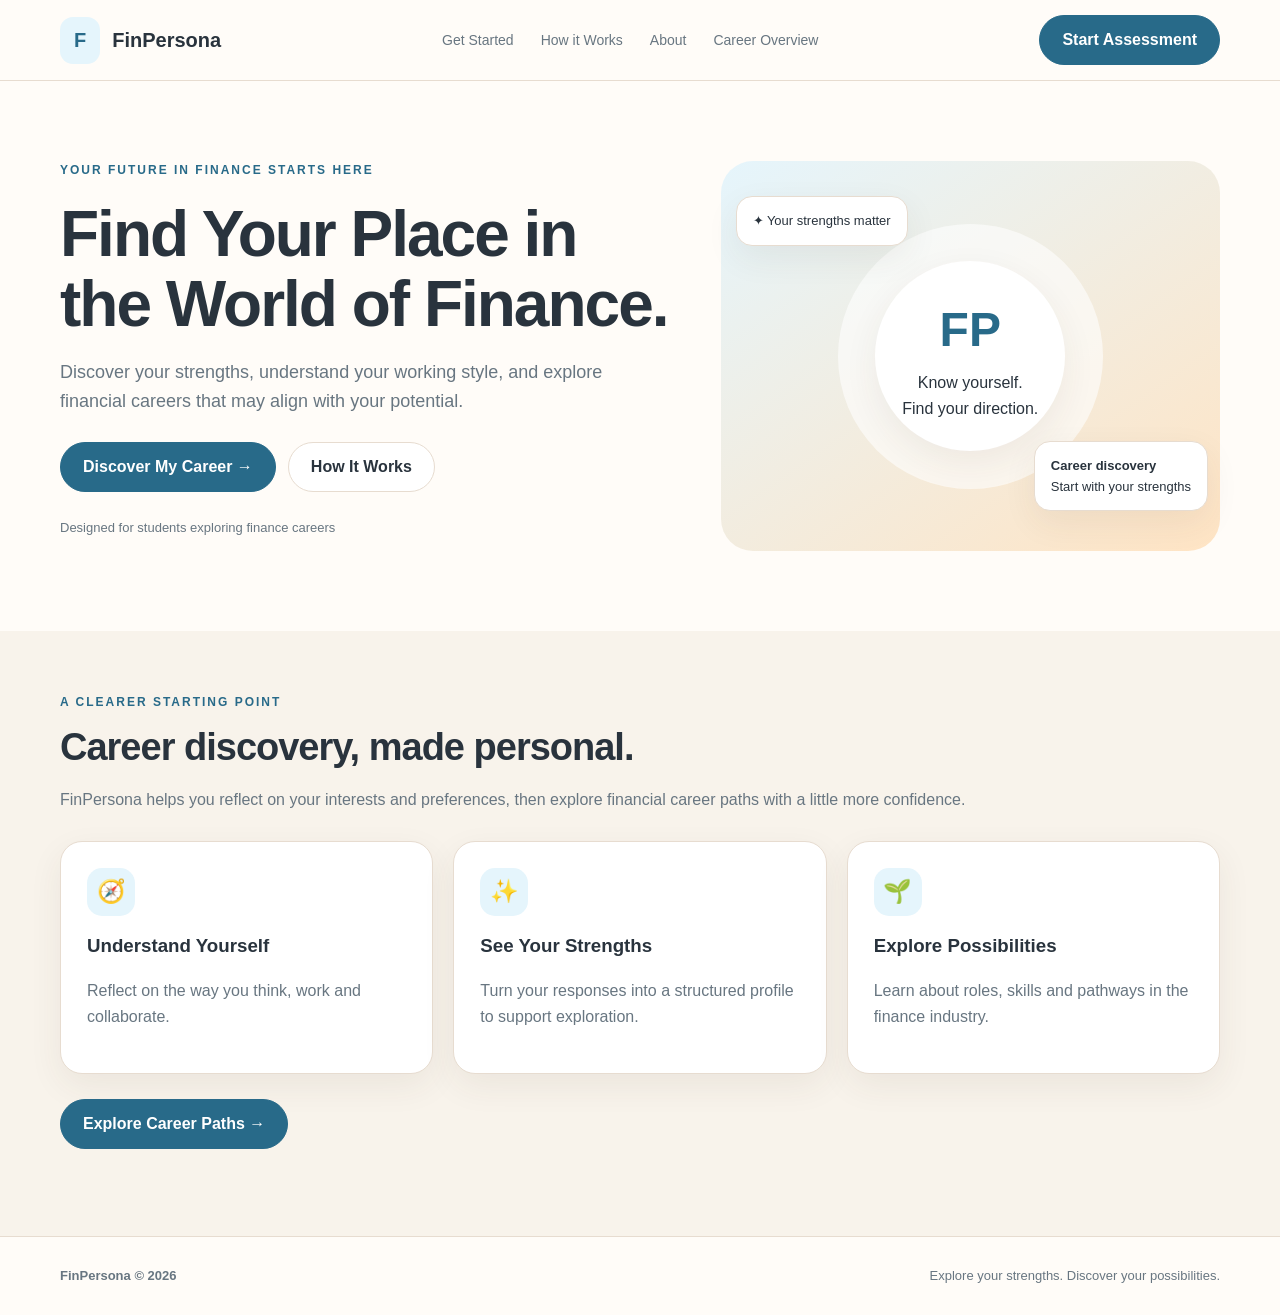
==== index.html @ 59d574b5 "Add files via upload" ====
<!doctype html><html lang="en"><head><meta charset="utf-8"><meta name="viewport" content="width=device-width,initial-scale=1"><title>Discover Your Financial Career | FinPersona</title><link rel="stylesheet" href="assets/style.css"></head><body>
<nav><div class="container nav"><a class="logo" href="index.html"><span class="mark">F</span>FinPersona</a><div class="links"><a class="" href="get-started.html">Get Started</a><a class="" href="how-it-works.html">How it Works</a><a class="" href="about.html">About</a><a class="" href="career-overview.html">Career Overview</a></div><a class="btn primary" href="get-started.html">Start Assessment</a></div></nav>
<main><section class="container hero"><div><div class="eyebrow">Your Future in Finance Starts Here</div><h1>Find Your Place in the World of Finance.</h1><p>Discover your strengths, understand your working style, and explore financial careers that may align with your potential.</p><div class="actions"><a class="btn primary" href="get-started.html">Discover My Career →</a><a class="btn" href="how-it-works.html">How It Works</a></div><p style="font-size:13px">Designed for students exploring finance careers</p></div><div class="visual"><div class="float f1">✦ Your strengths matter</div><div class="orb"><div><strong>FP</strong><span>Know yourself.<br>Find your direction.</span></div></div><div class="float f2"><b>Career discovery</b><br>Start with your strengths</div></div></section>
<section class="soft"><div class="container"><div class="head"><div class="eyebrow">A clearer starting point</div><h2>Career discovery, made personal.</h2><p>FinPersona helps you reflect on your interests and preferences, then explore financial career paths with a little more confidence.</p></div><div class="grid"><div class="card"><div class="ico">🧭</div><h3>Understand Yourself</h3><p>Reflect on the way you think, work and collaborate.</p></div><div class="card"><div class="ico">✨</div><h3>See Your Strengths</h3><p>Turn your responses into a structured profile to support exploration.</p></div><div class="card"><div class="ico">🌱</div><h3>Explore Possibilities</h3><p>Learn about roles, skills and pathways in the finance industry.</p></div></div><div class="actions"><a class="btn primary" href="career-overview.html">Explore Career Paths →</a></div></div></section></main><footer><div class="container"><b>FinPersona © 2026</b><span>Explore your strengths. Discover your possibilities.</span></div></footer></body></html>
---- assets/style.css ----
:root{--blue:#6EBFE4;--dark:#286A89;--peach:#FFC8AE;--cream:#FFE4C4;--bg:#FFFCF8;--ink:#29333D;--muted:#687681;--line:#E7DCD0;--shadow:0 12px 34px rgba(65,57,46,.07)}
*{box-sizing:border-box}html{scroll-behavior:smooth}body{margin:0;background:var(--bg);color:var(--ink);font:16px/1.65 Inter,"Segoe UI",Arial,sans-serif}a{text-decoration:none;color:inherit}button{font:inherit;cursor:pointer}.container{width:min(1160px,92%);margin:auto}
nav{position:sticky;top:0;z-index:5;background:#fffcf8ed;backdrop-filter:blur(12px);border-bottom:1px solid var(--line);padding:15px 0}.nav{display:flex;align-items:center;justify-content:space-between;gap:18px}.logo{font-size:20px;font-weight:800;display:flex;align-items:center;gap:12px;white-space:nowrap}.mark{background:#e5f5fc;color:var(--dark);border-radius:13px;padding:7px 14px}.links{display:flex;align-items:center;gap:clamp(12px,2.2vw,27px);color:var(--muted);font-size:14px}.links a:hover,.links a.active{color:var(--dark);font-weight:700}.btn{border:1px solid var(--line);border-radius:99px;padding:11px 22px;font-weight:700;background:white;color:var(--ink);display:inline-block}.primary{background:var(--dark);border-color:var(--dark);color:white}.primary:hover{background:#1f5873}.eyebrow{font-size:12px;letter-spacing:2px;text-transform:uppercase;font-weight:800;color:var(--dark)}h1{font-size:clamp(42px,5vw,66px);line-height:1.1;letter-spacing:-2px;margin:18px 0}h2{font-size:clamp(29px,3vw,38px);line-height:1.2;letter-spacing:-1px;margin:12px 0}h3{margin:0 0 8px}p{color:var(--muted)}.hero{display:grid;grid-template-columns:1.1fr .9fr;gap:50px;align-items:center;padding:75px 0;min-height:550px}.hero p{font-size:18px;max-width:550px}.actions{display:flex;gap:12px;flex-wrap:wrap;margin:25px 0}.visual{height:390px;border-radius:32px;background:linear-gradient(145deg,#e5f5fc,#ffe4c4);display:grid;place-items:center;position:relative}.orb{height:265px;width:265px;border-radius:50%;background:#ffffff99;display:grid;place-items:center}.orb div{height:190px;width:190px;border-radius:50%;background:white;display:grid;place-content:center;text-align:center;box-shadow:var(--shadow)}.orb strong{font-size:48px;color:var(--dark)}.float{position:absolute;background:white;border:1px solid var(--line);border-radius:16px;padding:13px 16px;box-shadow:var(--shadow);font-size:13px}.f1{top:35px;left:15px}.f2{right:12px;bottom:40px}section{padding:62px 0}.page-hero{padding:65px 0 35px}.page-hero p{max-width:720px;font-size:18px}.head{margin-bottom:28px}.grid{display:grid;grid-template-columns:repeat(3,1fr);gap:20px}.card,.panel{background:white;border:1px solid var(--line);border-radius:22px;padding:26px;box-shadow:var(--shadow)}.ico{height:48px;width:48px;border-radius:15px;background:#e5f5fc;display:grid;place-items:center;font-size:23px;margin-bottom:15px}.tag{display:inline-block;background:#fff0e8;color:#805a40;border-radius:99px;padding:4px 11px;font-size:12px;margin:3px}.steps .num{font-size:35px;font-weight:800;color:var(--blue)}.soft{background:#f8f3eb}.two{display:grid;grid-template-columns:1fr 1fr;gap:22px}.role{display:flex;gap:18px;align-items:flex-start}.role .ico{flex:0 0 48px}.role p{margin:5px 0}.quizwrap{max-width:850px;margin:25px auto}.quizcard{background:white;border:1px solid var(--line);border-radius:22px;padding:clamp(22px,4vw,42px);box-shadow:var(--shadow)}.qtop{display:flex;justify-content:space-between;color:var(--muted);font-size:14px}.bar{height:8px;background:#f0e8de;border-radius:99px;margin:15px 0 28px;overflow:hidden}.fill{height:100%;background:var(--dark);width:5%;transition:.25s}.question{font-size:26px;line-height:1.35;margin-bottom:23px}.options{display:grid;gap:11px}.option{text-align:left;border:1px solid var(--line);background:white;border-radius:14px;padding:15px;color:var(--ink)}.option:hover,.option.selected{border:2px solid var(--dark);background:#eaf6fb;padding:14px}.controls{display:flex;gap:10px;flex-wrap:wrap;margin-top:24px}.controls button:disabled{opacity:.4;cursor:not-allowed}.resulthead{background:linear-gradient(120deg,#e5f5fc,#fff0e8);border-radius:20px;padding:27px;margin-bottom:20px}.score{font-size:42px;font-weight:800;color:var(--dark)}.match{display:flex;justify-content:space-between;gap:15px;padding:18px 0;border-bottom:1px solid var(--line)}.matchscore{font-size:22px;font-weight:800;color:var(--dark)}.hidden{display:none!important}.notice{background:#fff7ed;border:1px solid #f2dfce;border-radius:14px;padding:15px;color:#705c4b;font-size:13px}footer{padding:28px 0;border-top:1px solid var(--line);font-size:13px}footer .container{display:flex;justify-content:space-between;flex-wrap:wrap;color:var(--muted)}
@media(max-width:760px){.links{gap:10px;font-size:12px;flex-wrap:wrap;justify-content:flex-end}.nav{align-items:flex-start}.logo{font-size:16px}.nav>.btn{display:none}.hero{grid-template-columns:1fr;padding:48px 0}.visual{height:300px}.grid,.two{grid-template-columns:1fr}section{padding:45px 0}.question{font-size:22px}}
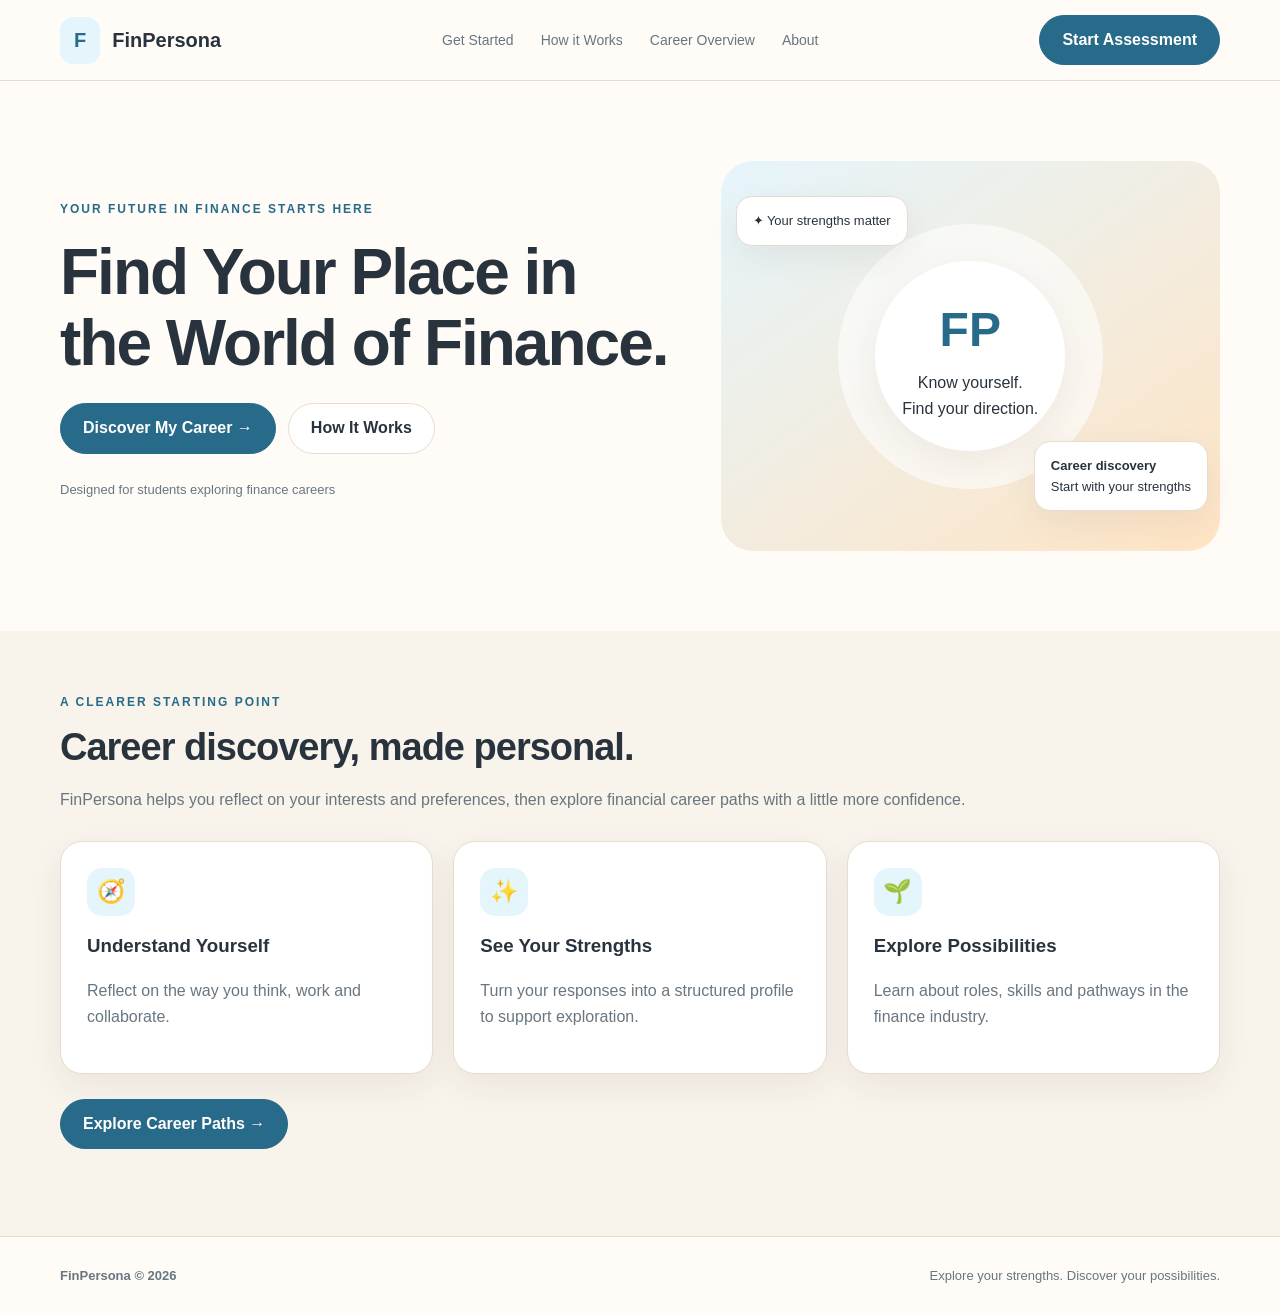
==== commit 757d0f09: "Add files via upload" ====
--- a/index.html
+++ b/index.html
@@ -1,4 +1,4 @@
 <!doctype html><html lang="en"><head><meta charset="utf-8"><meta name="viewport" content="width=device-width,initial-scale=1"><title>Discover Your Financial Career | FinPersona</title><link rel="stylesheet" href="assets/style.css"></head><body>
-<nav><div class="container nav"><a class="logo" href="index.html"><span class="mark">F</span>FinPersona</a><div class="links"><a class="" href="get-started.html">Get Started</a><a class="" href="how-it-works.html">How it Works</a><a class="" href="about.html">About</a><a class="" href="career-overview.html">Career Overview</a></div><a class="btn primary" href="get-started.html">Start Assessment</a></div></nav>
-<main><section class="container hero"><div><div class="eyebrow">Your Future in Finance Starts Here</div><h1>Find Your Place in the World of Finance.</h1><p>Discover your strengths, understand your working style, and explore financial careers that may align with your potential.</p><div class="actions"><a class="btn primary" href="get-started.html">Discover My Career →</a><a class="btn" href="how-it-works.html">How It Works</a></div><p style="font-size:13px">Designed for students exploring finance careers</p></div><div class="visual"><div class="float f1">✦ Your strengths matter</div><div class="orb"><div><strong>FP</strong><span>Know yourself.<br>Find your direction.</span></div></div><div class="float f2"><b>Career discovery</b><br>Start with your strengths</div></div></section>
+<nav><div class="container nav"><a class="logo" href="index.html"><span class="mark">F</span>FinPersona</a><div class="links"><a class="" href="get-started.html">Get Started</a><a class="" href="how-it-works.html">How it Works</a><a class="" href="career-overview.html">Career Overview</a><a class="" href="about.html">About</a></div><a class="btn primary" href="get-started.html">Start Assessment</a></div></nav>
+<main><section class="container hero"><div><div class="eyebrow">Your Future in Finance Starts Here</div><h1>Find Your Place in the World of Finance.</h1><div class="actions"><a class="btn primary" href="get-started.html">Discover My Career →</a><a class="btn" href="how-it-works.html">How It Works</a></div><p style="font-size:13px">Designed for students exploring finance careers</p></div><div class="visual"><div class="float f1">✦ Your strengths matter</div><div class="orb"><div><strong>FP</strong><span>Know yourself.<br>Find your direction.</span></div></div><div class="float f2"><b>Career discovery</b><br>Start with your strengths</div></div></section>
 <section class="soft"><div class="container"><div class="head"><div class="eyebrow">A clearer starting point</div><h2>Career discovery, made personal.</h2><p>FinPersona helps you reflect on your interests and preferences, then explore financial career paths with a little more confidence.</p></div><div class="grid"><div class="card"><div class="ico">🧭</div><h3>Understand Yourself</h3><p>Reflect on the way you think, work and collaborate.</p></div><div class="card"><div class="ico">✨</div><h3>See Your Strengths</h3><p>Turn your responses into a structured profile to support exploration.</p></div><div class="card"><div class="ico">🌱</div><h3>Explore Possibilities</h3><p>Learn about roles, skills and pathways in the finance industry.</p></div></div><div class="actions"><a class="btn primary" href="career-overview.html">Explore Career Paths →</a></div></div></section></main><footer><div class="container"><b>FinPersona © 2026</b><span>Explore your strengths. Discover your possibilities.</span></div></footer></body></html>
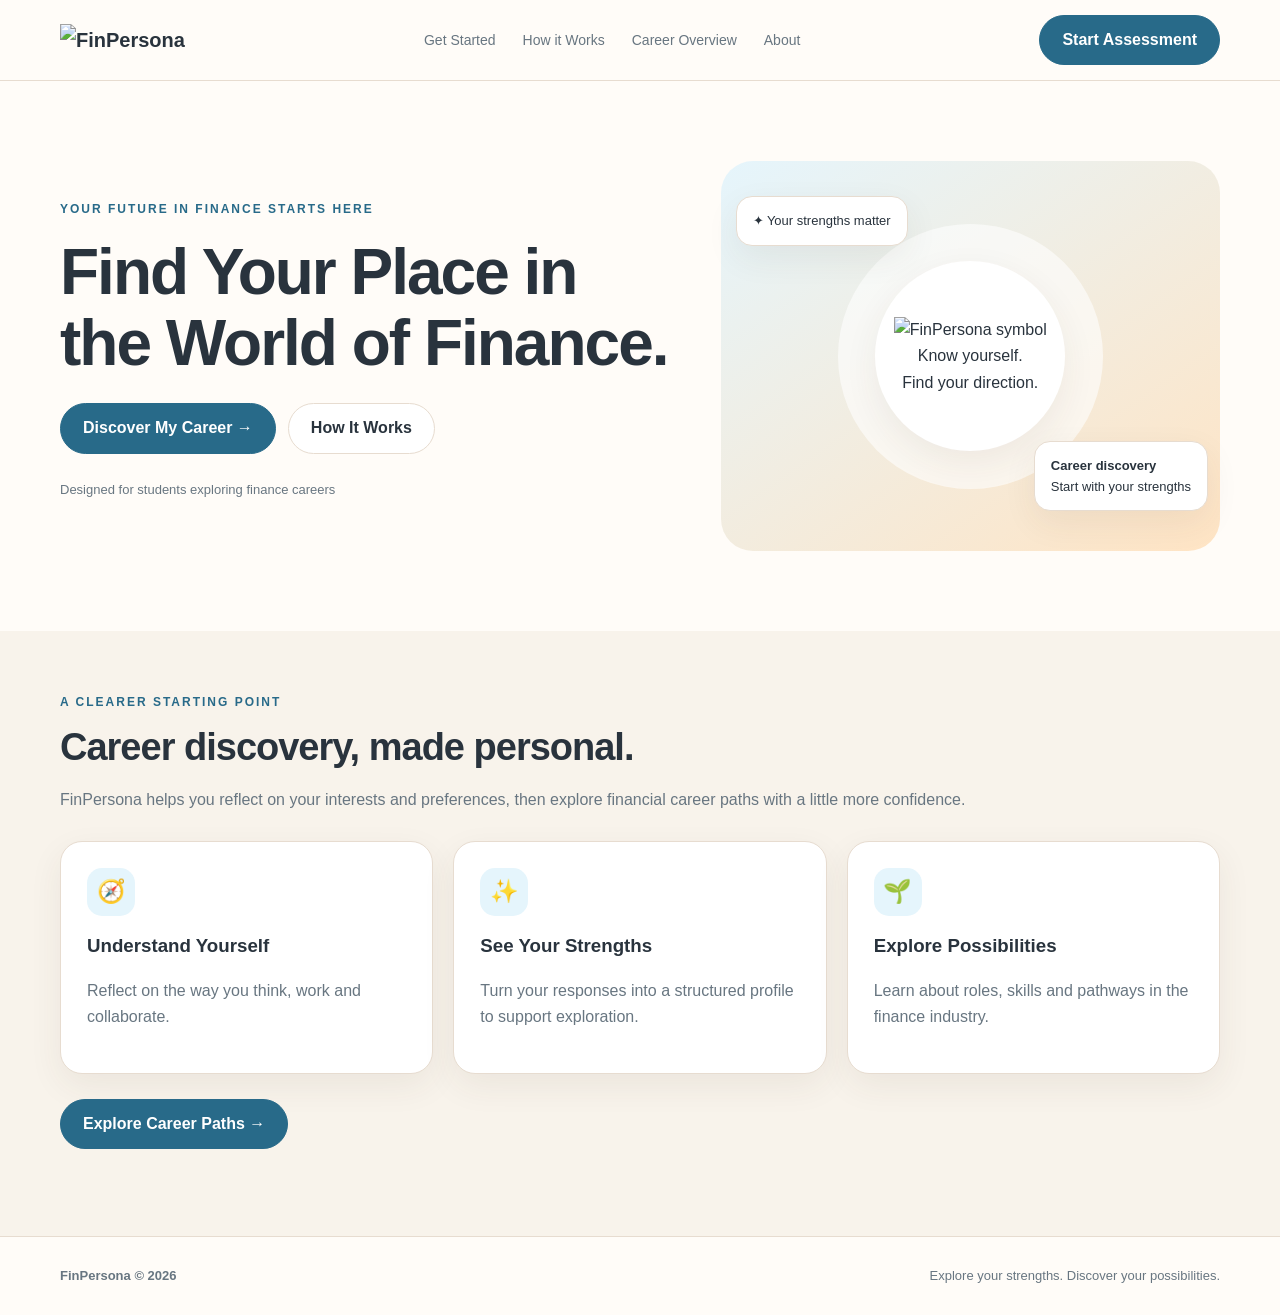
==== commit 22e740e4: "Add files via upload" ====
--- a/index.html
+++ b/index.html
@@ -1,4 +1,4 @@
 <!doctype html><html lang="en"><head><meta charset="utf-8"><meta name="viewport" content="width=device-width,initial-scale=1"><title>Discover Your Financial Career | FinPersona</title><link rel="stylesheet" href="assets/style.css"></head><body>
-<nav><div class="container nav"><a class="logo" href="index.html"><span class="mark">F</span>FinPersona</a><div class="links"><a class="" href="get-started.html">Get Started</a><a class="" href="how-it-works.html">How it Works</a><a class="" href="career-overview.html">Career Overview</a><a class="" href="about.html">About</a></div><a class="btn primary" href="get-started.html">Start Assessment</a></div></nav>
-<main><section class="container hero"><div><div class="eyebrow">Your Future in Finance Starts Here</div><h1>Find Your Place in the World of Finance.</h1><div class="actions"><a class="btn primary" href="get-started.html">Discover My Career →</a><a class="btn" href="how-it-works.html">How It Works</a></div><p style="font-size:13px">Designed for students exploring finance careers</p></div><div class="visual"><div class="float f1">✦ Your strengths matter</div><div class="orb"><div><strong>FP</strong><span>Know yourself.<br>Find your direction.</span></div></div><div class="float f2"><b>Career discovery</b><br>Start with your strengths</div></div></section>
+<nav><div class="container nav"><a class="logo" href="index.html" aria-label="FinPersona home"><img class="brand-logo" src="assets/finpersona-logo.png" alt="FinPersona"></a><div class="links"><a href="get-started.html">Get Started</a><a href="how-it-works.html">How it Works</a><a href="career-overview.html">Career Overview</a><a href="about.html">About</a></div><a class="btn primary" href="get-started.html">Start Assessment</a></div></nav>
+<main><section class="container hero"><div><div class="eyebrow">Your Future in Finance Starts Here</div><h1>Find Your Place in the World of Finance.</h1><div class="actions"><a class="btn primary" href="get-started.html">Discover My Career →</a><a class="btn" href="how-it-works.html">How It Works</a></div><p style="font-size:13px">Designed for students exploring finance careers</p></div><div class="visual"><div class="float f1">✦ Your strengths matter</div><div class="orb"><div class="orb-inner"><img class="orb-symbol" src="assets/finpersona-symbol.png" alt="FinPersona symbol"><span>Know yourself.<br>Find your direction.</span></div></div><div class="float f2"><b>Career discovery</b><br>Start with your strengths</div></div></section>
 <section class="soft"><div class="container"><div class="head"><div class="eyebrow">A clearer starting point</div><h2>Career discovery, made personal.</h2><p>FinPersona helps you reflect on your interests and preferences, then explore financial career paths with a little more confidence.</p></div><div class="grid"><div class="card"><div class="ico">🧭</div><h3>Understand Yourself</h3><p>Reflect on the way you think, work and collaborate.</p></div><div class="card"><div class="ico">✨</div><h3>See Your Strengths</h3><p>Turn your responses into a structured profile to support exploration.</p></div><div class="card"><div class="ico">🌱</div><h3>Explore Possibilities</h3><p>Learn about roles, skills and pathways in the finance industry.</p></div></div><div class="actions"><a class="btn primary" href="career-overview.html">Explore Career Paths →</a></div></div></section></main><footer><div class="container"><b>FinPersona © 2026</b><span>Explore your strengths. Discover your possibilities.</span></div></footer></body></html>
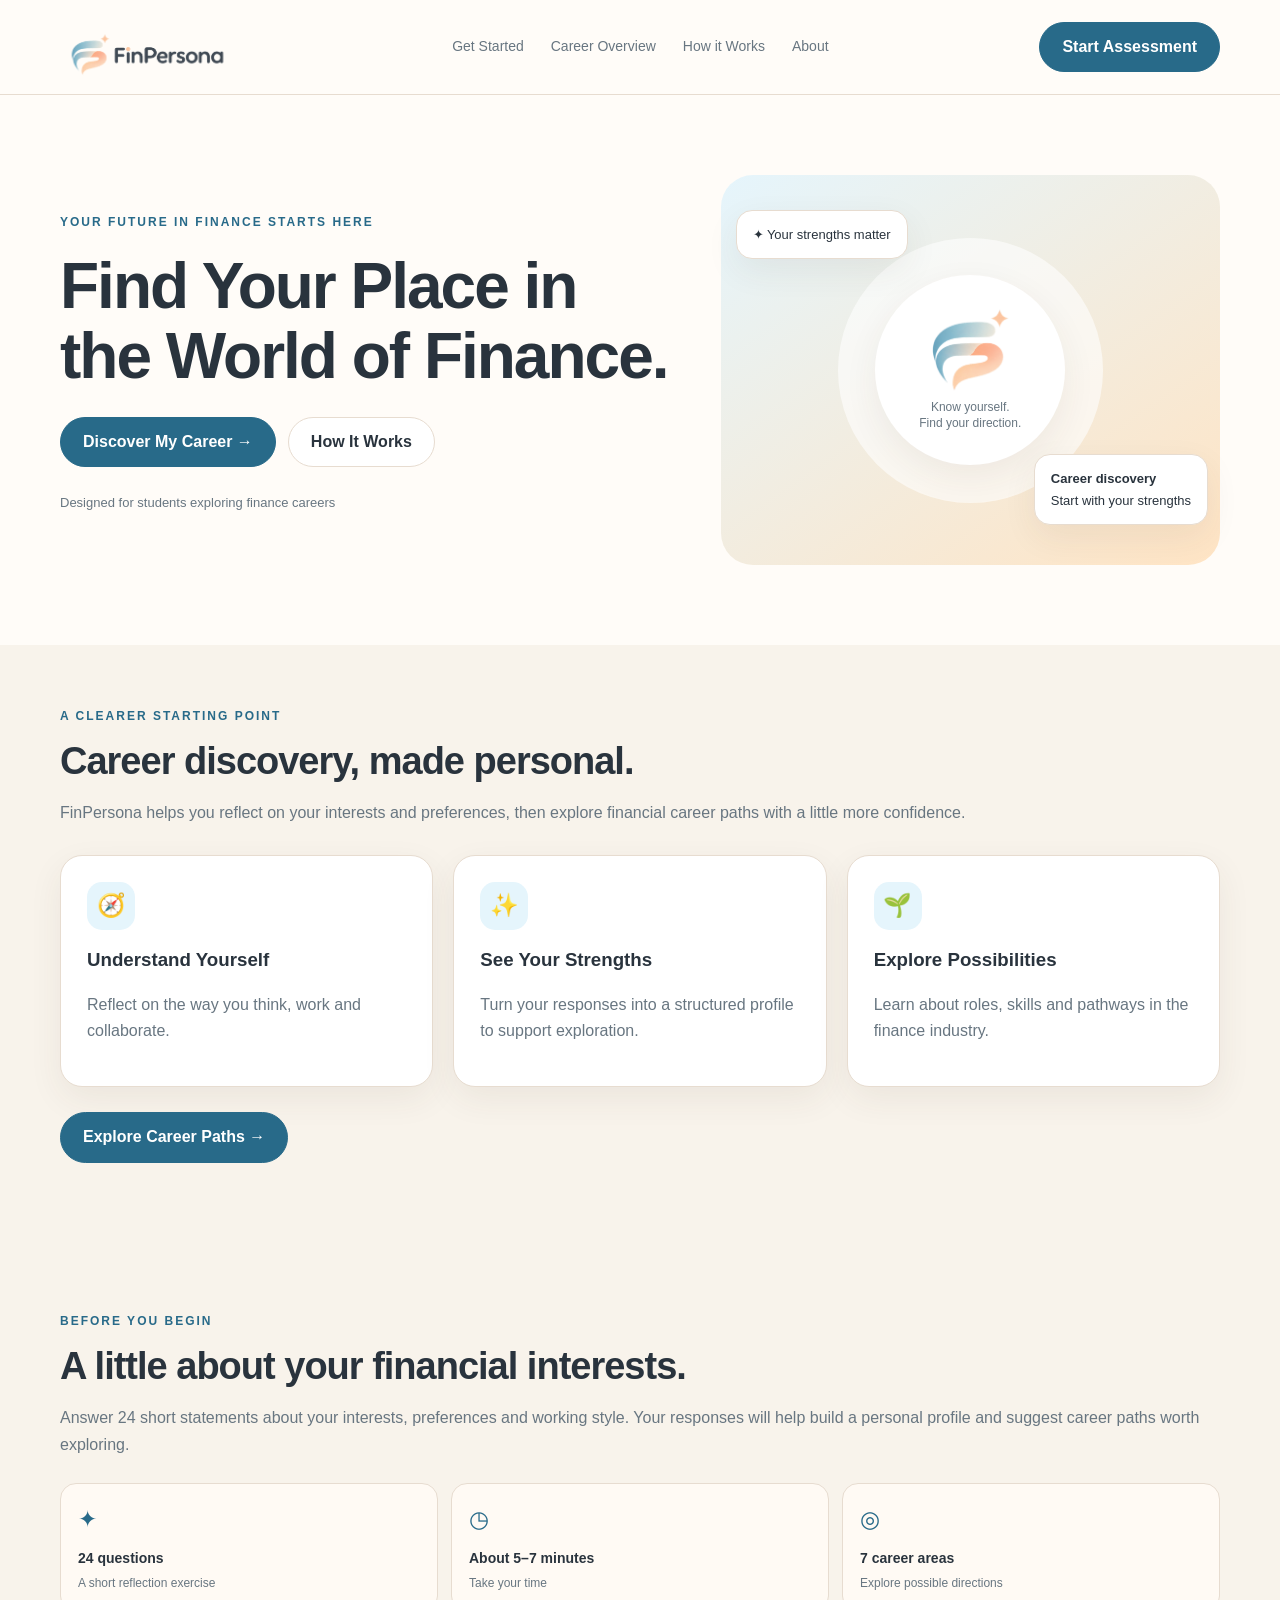
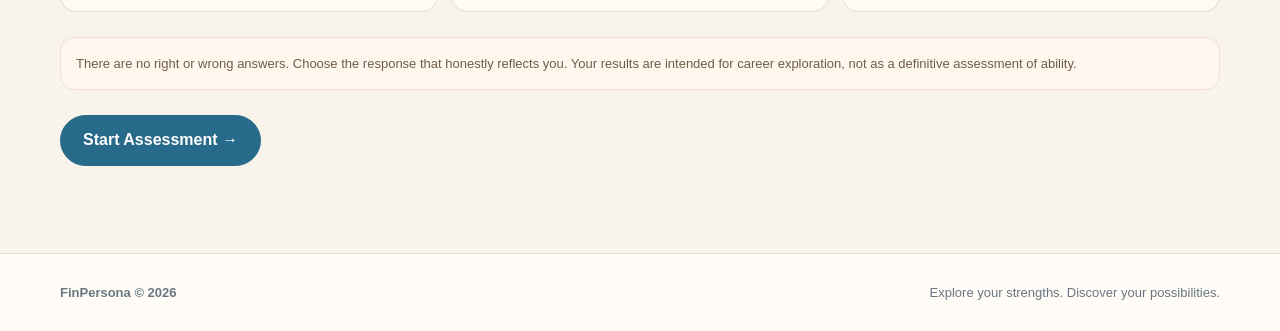
==== commit a726675e: "Add files via upload" ====
--- a/index.html
+++ b/index.html
@@ -1,4 +1,6 @@
 <!doctype html><html lang="en"><head><meta charset="utf-8"><meta name="viewport" content="width=device-width,initial-scale=1"><title>Discover Your Financial Career | FinPersona</title><link rel="stylesheet" href="assets/style.css"></head><body>
-<nav><div class="container nav"><a class="logo" href="index.html" aria-label="FinPersona home"><img class="brand-logo" src="assets/finpersona-logo.png" alt="FinPersona"></a><div class="links"><a href="get-started.html">Get Started</a><a href="how-it-works.html">How it Works</a><a href="career-overview.html">Career Overview</a><a href="about.html">About</a></div><a class="btn primary" href="get-started.html">Start Assessment</a></div></nav>
+<nav><div class="container nav"><a class="logo" href="index.html" aria-label="FinPersona home"><img class="brand-logo" src="assets/finpersona-logo.png" alt="FinPersona"></a><div class="links"><a href="get-started.html">Get Started</a><a href="career-overview.html">Career Overview</a><a href="how-it-works.html">How it Works</a><a href="about.html">About</a></div><a class="btn primary" href="get-started.html">Start Assessment</a></div></nav>
 <main><section class="container hero"><div><div class="eyebrow">Your Future in Finance Starts Here</div><h1>Find Your Place in the World of Finance.</h1><div class="actions"><a class="btn primary" href="get-started.html">Discover My Career →</a><a class="btn" href="how-it-works.html">How It Works</a></div><p style="font-size:13px">Designed for students exploring finance careers</p></div><div class="visual"><div class="float f1">✦ Your strengths matter</div><div class="orb"><div class="orb-inner"><img class="orb-symbol" src="assets/finpersona-symbol.png" alt="FinPersona symbol"><span>Know yourself.<br>Find your direction.</span></div></div><div class="float f2"><b>Career discovery</b><br>Start with your strengths</div></div></section>
-<section class="soft"><div class="container"><div class="head"><div class="eyebrow">A clearer starting point</div><h2>Career discovery, made personal.</h2><p>FinPersona helps you reflect on your interests and preferences, then explore financial career paths with a little more confidence.</p></div><div class="grid"><div class="card"><div class="ico">🧭</div><h3>Understand Yourself</h3><p>Reflect on the way you think, work and collaborate.</p></div><div class="card"><div class="ico">✨</div><h3>See Your Strengths</h3><p>Turn your responses into a structured profile to support exploration.</p></div><div class="card"><div class="ico">🌱</div><h3>Explore Possibilities</h3><p>Learn about roles, skills and pathways in the finance industry.</p></div></div><div class="actions"><a class="btn primary" href="career-overview.html">Explore Career Paths →</a></div></div></section></main><footer><div class="container"><b>FinPersona © 2026</b><span>Explore your strengths. Discover your possibilities.</span></div></footer></body></html>+<section class="soft"><div class="container"><div class="head"><div class="eyebrow">A clearer starting point</div><h2>Career discovery, made personal.</h2><p>FinPersona helps you reflect on your interests and preferences, then explore financial career paths with a little more confidence.</p></div><div class="grid"><div class="card"><div class="ico">🧭</div><h3>Understand Yourself</h3><p>Reflect on the way you think, work and collaborate.</p></div><div class="card"><div class="ico">✨</div><h3>See Your Strengths</h3><p>Turn your responses into a structured profile to support exploration.</p></div><div class="card"><div class="ico">🌱</div><h3>Explore Possibilities</h3><p>Learn about roles, skills and pathways in the finance industry.</p></div></div><div class="actions"><a class="btn primary" href="career-overview.html">Explore Career Paths →</a></div></div></section>
+<section class="soft homepage-assessment" id="before-you-begin"><div class="container"><div class="eyebrow">Before you begin</div><h2>A little about your financial interests.</h2><p class="homepage-intro-copy">Answer 24 short statements about your interests, preferences and working style. Your responses will help build a personal profile and suggest career paths worth exploring.</p><div class="intro-facts"><div class="intro-fact"><span class="fact-icon">✦</span><b>24 questions</b><small>A short reflection exercise</small></div><div class="intro-fact"><span class="fact-icon">◷</span><b>About 5–7 minutes</b><small>Take your time</small></div><div class="intro-fact"><span class="fact-icon">◎</span><b>7 career areas</b><small>Explore possible directions</small></div></div><div class="notice">There are no right or wrong answers. Choose the response that honestly reflects you. Your results are intended for career exploration, not as a definitive assessment of ability.</div><div class="actions"><a class="btn primary" href="get-started.html#assessment">Start Assessment →</a></div></div></section>
+</main><footer><div class="container"><b>FinPersona © 2026</b><span>Explore your strengths. Discover your possibilities.</span></div></footer></body></html>
--- a/assets/style.css
+++ b/assets/style.css
@@ -1,5 +1,9 @@
 
 :root{--blue:#6EBFE4;--dark:#286A89;--peach:#FFC8AE;--cream:#FFE4C4;--bg:#FFFCF8;--ink:#29333D;--muted:#687681;--line:#E7DCD0;--shadow:0 12px 34px rgba(65,57,46,.07)}
 *{box-sizing:border-box}html{scroll-behavior:smooth}body{margin:0;background:var(--bg);color:var(--ink);font:16px/1.65 Inter,"Segoe UI",Arial,sans-serif}a{text-decoration:none;color:inherit}button{font:inherit;cursor:pointer}.container{width:min(1160px,92%);margin:auto}
-nav{position:sticky;top:0;z-index:5;background:#fffcf8ed;backdrop-filter:blur(12px);border-bottom:1px solid var(--line);padding:15px 0}.nav{display:flex;align-items:center;justify-content:space-between;gap:18px}.logo{font-size:20px;font-weight:800;display:flex;align-items:center;gap:12px;white-space:nowrap}.mark{background:#e5f5fc;color:var(--dark);border-radius:13px;padding:7px 14px}.links{display:flex;align-items:center;gap:clamp(12px,2.2vw,27px);color:var(--muted);font-size:14px}.links a:hover,.links a.active{color:var(--dark);font-weight:700}.btn{border:1px solid var(--line);border-radius:99px;padding:11px 22px;font-weight:700;background:white;color:var(--ink);display:inline-block}.primary{background:var(--dark);border-color:var(--dark);color:white}.primary:hover{background:#1f5873}.eyebrow{font-size:12px;letter-spacing:2px;text-transform:uppercase;font-weight:800;color:var(--dark)}h1{font-size:clamp(42px,5vw,66px);line-height:1.1;letter-spacing:-2px;margin:18px 0}h2{font-size:clamp(29px,3vw,38px);line-height:1.2;letter-spacing:-1px;margin:12px 0}h3{margin:0 0 8px}p{color:var(--muted)}.hero{display:grid;grid-template-columns:1.1fr .9fr;gap:50px;align-items:center;padding:75px 0;min-height:550px}.hero p{font-size:18px;max-width:550px}.actions{display:flex;gap:12px;flex-wrap:wrap;margin:25px 0}.visual{height:390px;border-radius:32px;background:linear-gradient(145deg,#e5f5fc,#ffe4c4);display:grid;place-items:center;position:relative}.orb{height:265px;width:265px;border-radius:50%;background:#ffffff99;display:grid;place-items:center}.orb div{height:190px;width:190px;border-radius:50%;background:white;display:grid;place-content:center;text-align:center;box-shadow:var(--shadow)}.orb strong{font-size:48px;color:var(--dark)}.float{position:absolute;background:white;border:1px solid var(--line);border-radius:16px;padding:13px 16px;box-shadow:var(--shadow);font-size:13px}.f1{top:35px;left:15px}.f2{right:12px;bottom:40px}section{padding:62px 0}.page-hero{padding:65px 0 35px}.page-hero p{max-width:720px;font-size:18px}.head{margin-bottom:28px}.grid{display:grid;grid-template-columns:repeat(3,1fr);gap:20px}.card,.panel{background:white;border:1px solid var(--line);border-radius:22px;padding:26px;box-shadow:var(--shadow)}.ico{height:48px;width:48px;border-radius:15px;background:#e5f5fc;display:grid;place-items:center;font-size:23px;margin-bottom:15px}.tag{display:inline-block;background:#fff0e8;color:#805a40;border-radius:99px;padding:4px 11px;font-size:12px;margin:3px}.steps .num{font-size:35px;font-weight:800;color:var(--blue)}.soft{background:#f8f3eb}.two{display:grid;grid-template-columns:1fr 1fr;gap:22px}.role{display:flex;gap:18px;align-items:flex-start}.role .ico{flex:0 0 48px}.role p{margin:5px 0}.quizwrap{max-width:850px;margin:25px auto}.quizcard{background:white;border:1px solid var(--line);border-radius:22px;padding:clamp(22px,4vw,42px);box-shadow:var(--shadow)}.qtop{display:flex;justify-content:space-between;color:var(--muted);font-size:14px}.bar{height:8px;background:#f0e8de;border-radius:99px;margin:15px 0 28px;overflow:hidden}.fill{height:100%;background:var(--dark);width:5%;transition:.25s}.question{font-size:26px;line-height:1.35;margin-bottom:23px}.options{display:grid;gap:11px}.option{text-align:left;border:1px solid var(--line);background:white;border-radius:14px;padding:15px;color:var(--ink)}.option:hover,.option.selected{border:2px solid var(--dark);background:#eaf6fb;padding:14px}.controls{display:flex;gap:10px;flex-wrap:wrap;margin-top:24px}.controls button:disabled{opacity:.4;cursor:not-allowed}.resulthead{background:linear-gradient(120deg,#e5f5fc,#fff0e8);border-radius:20px;padding:27px;margin-bottom:20px}.score{font-size:42px;font-weight:800;color:var(--dark)}.match{display:flex;justify-content:space-between;gap:15px;padding:18px 0;border-bottom:1px solid var(--line)}.matchscore{font-size:22px;font-weight:800;color:var(--dark)}.hidden{display:none!important}.notice{background:#fff7ed;border:1px solid #f2dfce;border-radius:14px;padding:15px;color:#705c4b;font-size:13px}footer{padding:28px 0;border-top:1px solid var(--line);font-size:13px}footer .container{display:flex;justify-content:space-between;flex-wrap:wrap;color:var(--muted)}
-@media(max-width:760px){.links{gap:10px;font-size:12px;flex-wrap:wrap;justify-content:flex-end}.nav{align-items:flex-start}.logo{font-size:16px}.nav>.btn{display:none}.hero{grid-template-columns:1fr;padding:48px 0}.visual{height:300px}.grid,.two{grid-template-columns:1fr}section{padding:45px 0}.question{font-size:22px}}
+nav{position:sticky;top:0;z-index:5;background:#fffcf8ed;backdrop-filter:blur(12px);border-bottom:1px solid var(--line);padding:15px 0}.nav{display:flex;align-items:center;justify-content:space-between;gap:18px;min-height:64px}.logo{font-size:20px;font-weight:800;display:flex;align-items:center;justify-content:center;gap:12px;white-space:nowrap;flex:0 0 auto;line-height:1}.brand-logo{display:block;width:auto;height:64px;max-width:320px;object-fit:contain;flex:0 0 auto}.mark{background:#e5f5fc;color:var(--dark);border-radius:13px;padding:7px 14px}.links{display:flex;align-items:center;gap:clamp(12px,2.2vw,27px);color:var(--muted);font-size:14px}.links a:hover,.links a.active{color:var(--dark);font-weight:700}.btn{border:1px solid var(--line);border-radius:99px;padding:11px 22px;font-weight:700;background:white;color:var(--ink);display:inline-block}.primary{background:var(--dark);border-color:var(--dark);color:white}.primary:hover{background:#1f5873}.eyebrow{font-size:12px;letter-spacing:2px;text-transform:uppercase;font-weight:800;color:var(--dark)}h1{font-size:clamp(42px,5vw,66px);line-height:1.1;letter-spacing:-2px;margin:18px 0}h2{font-size:clamp(29px,3vw,38px);line-height:1.2;letter-spacing:-1px;margin:12px 0}h3{margin:0 0 8px}p{color:var(--muted)}.hero{display:grid;grid-template-columns:1.1fr .9fr;gap:50px;align-items:center;padding:75px 0;min-height:550px}.hero p{font-size:18px;max-width:550px}.actions{display:flex;gap:12px;flex-wrap:wrap;margin:25px 0}.visual{height:390px;border-radius:32px;background:linear-gradient(145deg,#e5f5fc,#ffe4c4);display:grid;place-items:center;position:relative}.orb{height:265px;width:265px;border-radius:50%;background:#ffffff99;display:grid;place-items:center}.orb div{height:190px;width:190px;border-radius:50%;background:white;display:grid;place-content:center;text-align:center;box-shadow:var(--shadow)}.orb .orb-inner{height:190px;width:190px;border-radius:50%;background:white;display:flex;flex-direction:column;align-items:center;justify-content:center;gap:8px;text-align:center;box-shadow:var(--shadow)}.orb-symbol{width:92px;height:82px;object-fit:contain}.orb .orb-inner span{font-size:12px;line-height:1.35;color:var(--muted)}.orb strong{font-size:48px;color:var(--dark)}.float{position:absolute;background:white;border:1px solid var(--line);border-radius:16px;padding:13px 16px;box-shadow:var(--shadow);font-size:13px}.f1{top:35px;left:15px}.f2{right:12px;bottom:40px}section{padding:62px 0}.page-hero{padding:65px 0 35px}.page-hero p{max-width:720px;font-size:18px}.head{margin-bottom:28px}.grid{display:grid;grid-template-columns:repeat(3,1fr);gap:20px}.card,.panel{background:white;border:1px solid var(--line);border-radius:22px;padding:26px;box-shadow:var(--shadow)}.ico{height:48px;width:48px;border-radius:15px;background:#e5f5fc;display:grid;place-items:center;font-size:23px;margin-bottom:15px}.tag{display:inline-block;background:#fff0e8;color:#805a40;border-radius:99px;padding:4px 11px;font-size:12px;margin:3px}.steps .num{font-size:35px;font-weight:800;color:var(--blue)}.soft{background:#f8f3eb}.two{display:grid;grid-template-columns:1fr 1fr;gap:22px}.role{display:flex;gap:18px;align-items:flex-start}.role .ico{flex:0 0 48px}.role p{margin:5px 0}.quizwrap{max-width:850px;margin:25px auto}.quizcard{background:white;border:1px solid var(--line);border-radius:22px;padding:clamp(22px,4vw,42px);box-shadow:var(--shadow)}.qtop{display:flex;justify-content:space-between;color:var(--muted);font-size:14px}.bar{height:8px;background:#f0e8de;border-radius:99px;margin:15px 0 28px;overflow:hidden}.fill{height:100%;background:var(--dark);width:5%;transition:.25s}.question{font-size:26px;line-height:1.35;margin-bottom:23px}.options{display:grid;gap:11px}.option{text-align:left;border:1px solid var(--line);background:white;border-radius:14px;padding:15px;color:var(--ink)}.option:hover,.option.selected{border:2px solid var(--dark);background:#eaf6fb;padding:14px}.controls{display:flex;gap:10px;flex-wrap:wrap;margin-top:24px}.controls button:disabled{opacity:.4;cursor:not-allowed}.resulthead{background:linear-gradient(120deg,#e5f5fc,#fff0e8);border-radius:20px;padding:27px;margin-bottom:20px}.score{font-size:42px;font-weight:800;color:var(--dark)}.match{display:flex;justify-content:space-between;gap:15px;padding:18px 0;border-bottom:1px solid var(--line)}.matchscore{font-size:22px;font-weight:800;color:var(--dark)}.hidden{display:none!important}.notice{background:#fff7ed;border:1px solid #f2dfce;border-radius:14px;padding:15px;color:#705c4b;font-size:13px}footer{padding:28px 0;border-top:1px solid var(--line);font-size:13px}footer .container{display:flex;justify-content:space-between;flex-wrap:wrap;color:var(--muted)}
+@media(max-width:760px){.links{gap:10px;font-size:12px;flex-wrap:wrap;justify-content:flex-end}.nav{align-items:flex-start}.brand-logo{height:48px;max-width:220px}.logo{font-size:16px}.nav>.btn{display:none}.hero{grid-template-columns:1fr;padding:48px 0}.visual{height:300px}.grid,.two{grid-template-columns:1fr}section{padding:45px 0}.question{font-size:22px}}
+
+/* Assessment experience enhancements — preserves the existing FinPersona visual language */
+.intro-card{padding:clamp(24px,4vw,42px)}.intro-card>p{max-width:680px}.intro-facts{display:grid;grid-template-columns:repeat(3,1fr);gap:13px;margin:25px 0}.intro-fact{display:flex;flex-direction:column;gap:4px;padding:17px;background:#fffaf4;border:1px solid var(--line);border-radius:16px}.fact-icon{font-size:23px;color:var(--dark);margin-bottom:4px}.intro-fact b{font-size:14px}.intro-fact small{font-size:12px;color:var(--muted)}.stage-labels{display:grid;grid-template-columns:repeat(3,1fr);gap:10px;margin:4px 0 10px}.stage{font-size:12px;color:#9a9b98;padding-bottom:8px;border-bottom:3px solid #eee7df}.stage.active{color:var(--dark);font-weight:800;border-color:var(--dark)}.stage.done{color:#638d7d;border-color:#a8c8bb}.stage-progress{display:grid;grid-template-columns:repeat(3,1fr);gap:7px}.stage-segment{height:7px;background:#f0e8de;border-radius:99px;overflow:hidden}.stage-fill{height:100%;width:0;background:var(--dark);border-radius:99px;transition:width .35s ease}.progress-caption{display:flex;justify-content:space-between;gap:10px;margin:9px 0 27px;font-size:12px;color:var(--muted)}.option{transition:background .18s ease,border-color .18s ease,transform .18s ease,box-shadow .18s ease}.option:hover{transform:translateY(-1px)}.option.just-selected{animation:answer-pop .24s ease;box-shadow:0 5px 14px rgba(40,106,137,.10)}@keyframes answer-pop{0%{transform:scale(.985)}65%{transform:scale(1.012)}100%{transform:scale(1)}}.question-enter{animation:question-in .28s ease}@keyframes question-in{from{opacity:.45;transform:translateY(7px)}to{opacity:1;transform:translateY(0)}}.profile-section{background:#fffaf5;border:1px solid var(--line);border-radius:20px;padding:22px;margin:20px 0 26px}.profile-heading{display:flex;justify-content:space-between;align-items:end;gap:12px}.profile-heading h3{margin:5px 0 0}.profile-note{font-size:11px;color:var(--muted)}.radar-layout{display:grid;grid-template-columns:minmax(0,1.2fr) minmax(190px,.8fr);align-items:center;gap:14px;margin-top:14px}.radar-wrap{width:100%;max-width:430px;margin:auto}.radar-wrap svg{display:block;width:100%;height:auto;overflow:visible}.dimension-legend{display:grid;gap:9px}.dimension-item{display:flex;justify-content:space-between;gap:10px;padding-bottom:7px;border-bottom:1px solid #eee5dc;font-size:12px;color:var(--muted)}.dimension-item b{color:var(--dark);font-size:13px}.matches-section h3{margin:5px 0 12px}.result-disclaimer{font-size:12px;margin:18px 0}.matches-section .match:first-child{border-top:1px solid var(--line)}
+@media(max-width:620px){.intro-facts{grid-template-columns:1fr}.intro-fact{display:grid;grid-template-columns:30px 1fr;align-items:center}.intro-fact small{grid-column:2}.fact-icon{grid-row:span 2;margin:0}.radar-layout{grid-template-columns:1fr}.dimension-legend{grid-template-columns:1fr 1fr}.profile-heading{align-items:flex-start;flex-direction:column}}
